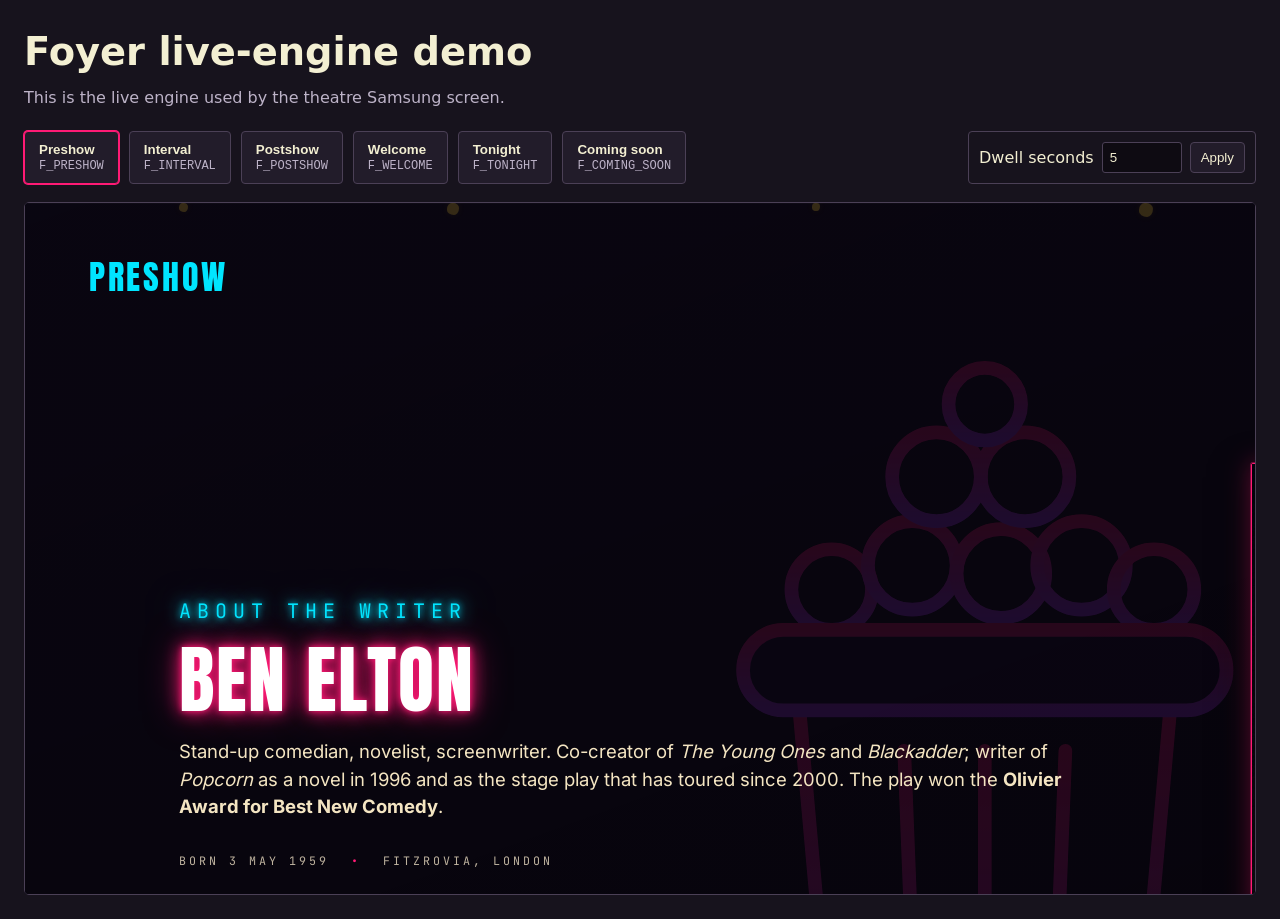
==== demo.html @ e2b4a4ac "Popcorn foyer preview" ====
<!doctype html>
<html lang="en">
<head>
  <meta charset="utf-8">
  <meta name="viewport" content="width=device-width, initial-scale=1">
  <title>Criterion foyer live demo</title>
  <style>
    :root { color-scheme: dark; --ink:#17131d; --panel:#221c2a; --cream:#f3efd2; --muted:#bdb3c8; --accent:#ff1a75; --line:#4b4056; }
    * { box-sizing: border-box; }
    body { margin: 0; background: var(--ink); color: var(--cream); font: 16px/1.45 system-ui, sans-serif; }
    main { width: min(1500px, 100%); margin: 0 auto; padding: 24px; }
    h1 { margin: 0 0 6px; font-size: clamp(1.6rem, 3vw, 2.5rem); }
    .intro { margin: 0 0 22px; color: var(--muted); }
    .controls { display: flex; flex-wrap: wrap; gap: 10px; align-items: stretch; margin-bottom: 18px; }
    button { border: 1px solid var(--line); border-radius: 4px; padding: 10px 14px; background: var(--panel); color: var(--cream); cursor: pointer; text-align: left; }
    button:hover, button.active { border-color: var(--accent); box-shadow: 0 0 0 1px var(--accent); }
    button strong, button span { display: block; }
    button span { margin-top: 2px; color: var(--muted); font: .75rem/1.2 ui-monospace, monospace; }
    .dwell { display: flex; gap: 8px; align-items: center; margin-left: auto; padding: 8px 10px; border: 1px solid var(--line); border-radius: 4px; }
    .dwell input { width: 5rem; padding: 7px; border: 1px solid var(--line); border-radius: 3px; background: #0e0b12; color: var(--cream); }
    .dwell button { padding: 7px 10px; }
    .frame-wrap { overflow: hidden; width: 100%; aspect-ratio: 16 / 9; border: 1px solid var(--line); border-radius: 5px; background: #000; }
    iframe { width: 100%; height: 100%; border: 0; }
    .file-guard { display: none; padding: 24px; border: 1px solid var(--line); background: var(--panel); }
    .file-guard a { color: var(--cream); }
    @media (max-width: 800px) { .dwell { width: 100%; margin-left: 0; } }
  </style>
</head>
<body>
<main>
  <h1>Foyer live-engine demo</h1>
  <p class="intro">This is the live engine used by the theatre Samsung screen.</p>
  <section class="hosted-demo">
    <div class="controls">
      <button class="active" data-route="phase=preshow"><strong>Preshow</strong><span>F_PRESHOW</span></button>
      <button data-route="phase=interval"><strong>Interval</strong><span>F_INTERVAL</span></button>
      <button data-route="phase=postshow"><strong>Postshow</strong><span>F_POSTSHOW</span></button>
      <button data-route="scene=welcome"><strong>Welcome</strong><span>F_WELCOME</span></button>
      <button data-route="scene=tonight"><strong>Tonight</strong><span>F_TONIGHT</span></button>
      <button data-route="scene=coming-soon"><strong>Coming soon</strong><span>F_COMING_SOON</span></button>
      <div class="dwell">
        <label for="dwell-seconds">Dwell seconds</label>
        <input id="dwell-seconds" type="number" min="2" max="120" step="1" value="5">
        <button id="apply-dwell" type="button">Apply</button>
      </div>
    </div>
    <div class="frame-wrap">
      <iframe id="foyer-frame" title="Live foyer engine preview"></iframe>
    </div>
  </section>
  <p class="file-guard" id="file-guard">
    The live demo needs a hosted link or <code>python -m http.server</code>.
    From disk, use the <a href="review.html">step-through review page</a> instead.
  </p>
</main>
<script>
  (() => {
    const hostedDemo = document.querySelector(".hosted-demo");
    const guard = document.getElementById("file-guard");
    if (location.protocol === "file:") {
      hostedDemo.hidden = true;
      guard.style.display = "block";
      return;
    }

    const frame = document.getElementById("foyer-frame");
    const dwellInput = document.getElementById("dwell-seconds");
    const buttons = [...document.querySelectorAll("[data-route]")];
    let activeRoute = buttons[0].dataset.route;

    function loadScene() {
      const dwell = Number(dwellInput.value);
      const validDwell = Number.isFinite(dwell) && dwell >= 2 && dwell <= 120;
      frame.src = `index.html?${activeRoute}${validDwell ? `&dwell=${dwell}` : ""}`;
    }

    for (const button of buttons) {
      button.addEventListener("click", () => {
        activeRoute = button.dataset.route;
        for (const candidate of buttons) candidate.classList.toggle("active", candidate === button);
        loadScene();
      });
    }
    document.getElementById("apply-dwell").addEventListener("click", loadScene);
    dwellInput.addEventListener("change", loadScene);
    loadScene();
  })();
</script>
</body>
</html>
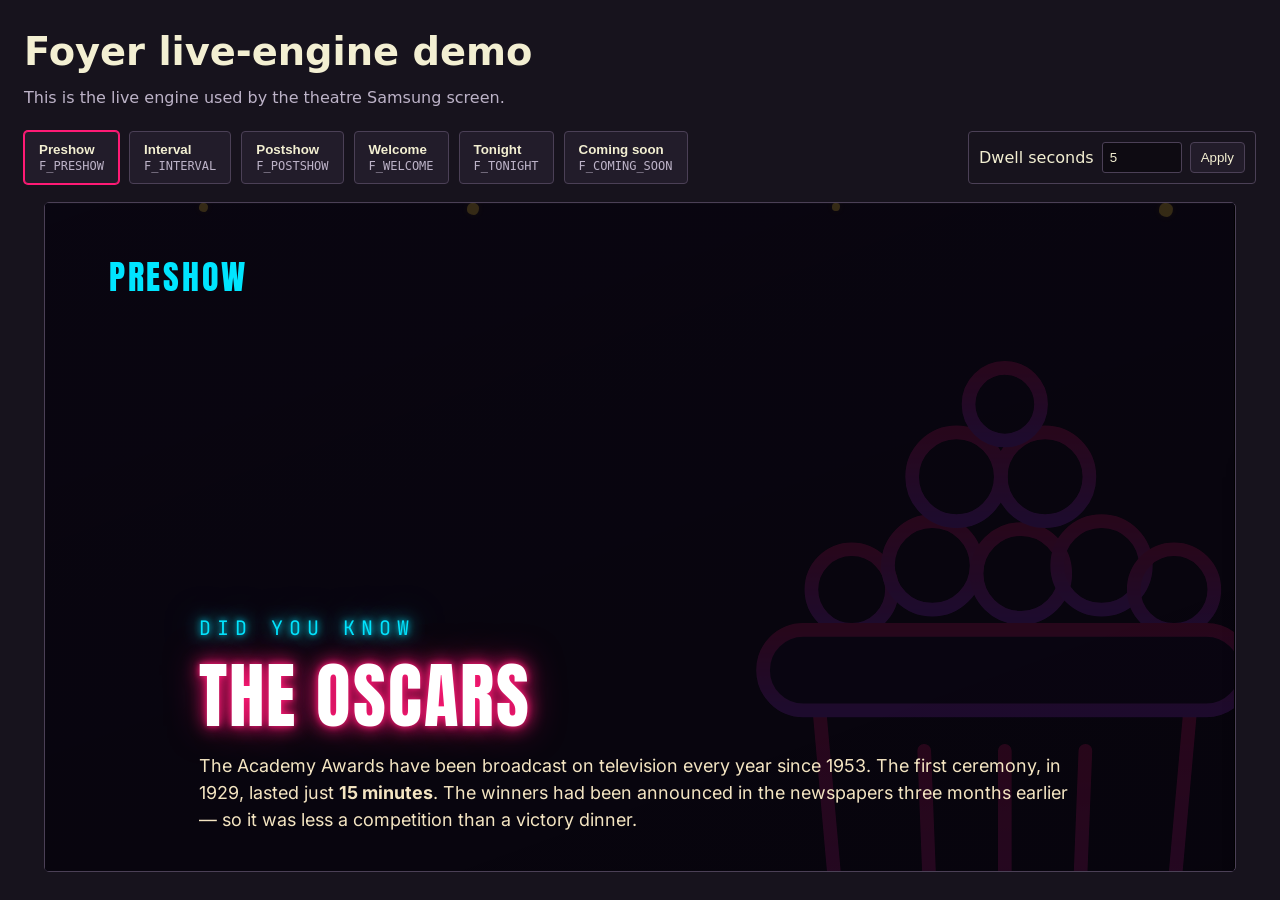
==== commit aee3247e: "demo frame fits viewport" ====
--- a/demo.html
+++ b/demo.html
@@ -19,7 +19,7 @@
     .dwell { display: flex; gap: 8px; align-items: center; margin-left: auto; padding: 8px 10px; border: 1px solid var(--line); border-radius: 4px; }
     .dwell input { width: 5rem; padding: 7px; border: 1px solid var(--line); border-radius: 3px; background: #0e0b12; color: var(--cream); }
     .dwell button { padding: 7px 10px; }
-    .frame-wrap { overflow: hidden; width: 100%; aspect-ratio: 16 / 9; border: 1px solid var(--line); border-radius: 5px; background: #000; }
+    .frame-wrap { overflow: hidden; width: min(100%, calc((100dvh - 230px) * 16 / 9)); margin-inline: auto; aspect-ratio: 16 / 9; border: 1px solid var(--line); border-radius: 5px; background: #000; }
     iframe { width: 100%; height: 100%; border: 0; }
     .file-guard { display: none; padding: 24px; border: 1px solid var(--line); background: var(--panel); }
     .file-guard a { color: var(--cream); }
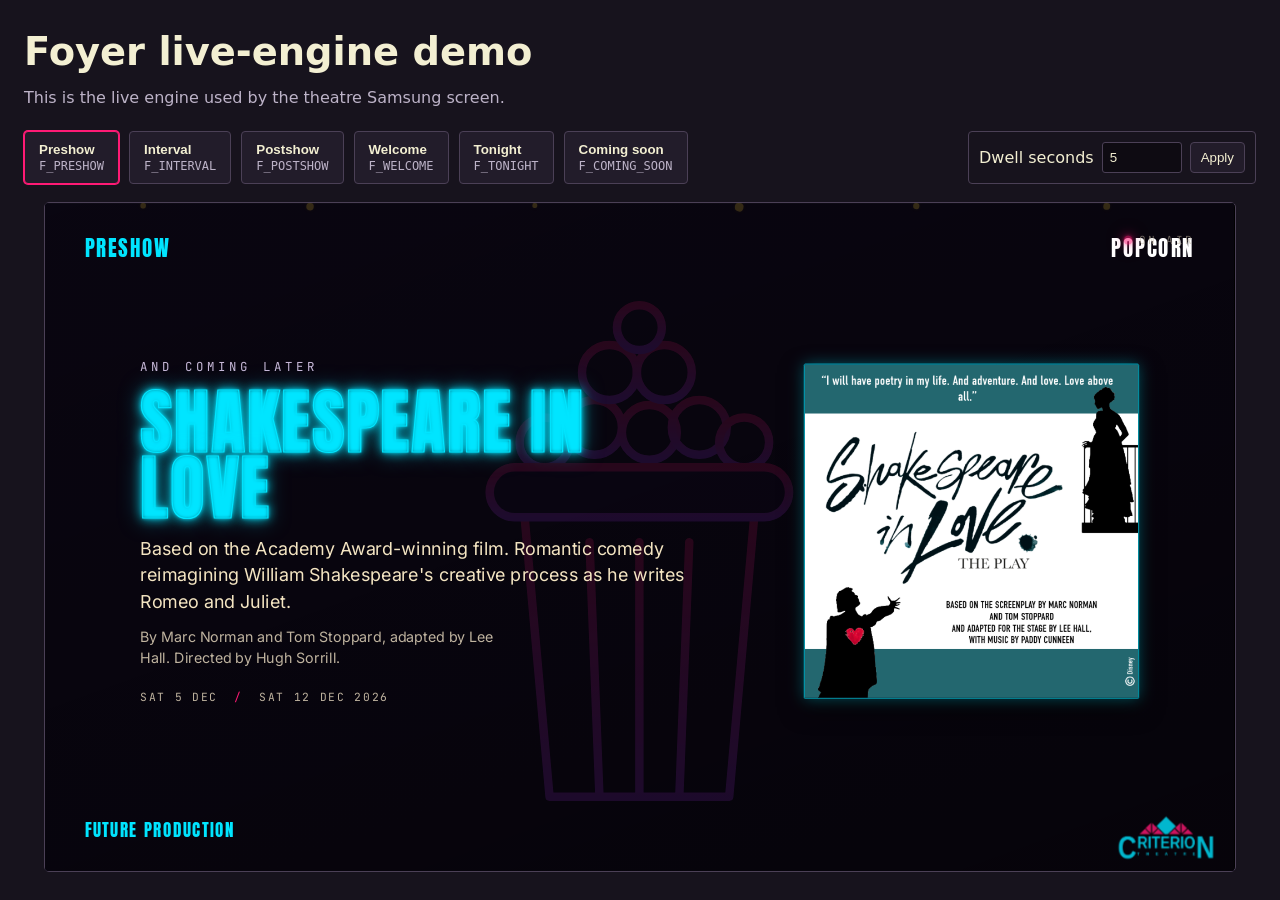
==== commit 6608e501: "demo frame fits viewport" ====
--- a/demo.html
+++ b/demo.html
@@ -19,8 +19,9 @@
     .dwell { display: flex; gap: 8px; align-items: center; margin-left: auto; padding: 8px 10px; border: 1px solid var(--line); border-radius: 4px; }
     .dwell input { width: 5rem; padding: 7px; border: 1px solid var(--line); border-radius: 3px; background: #0e0b12; color: var(--cream); }
     .dwell button { padding: 7px 10px; }
-    .frame-wrap { overflow: hidden; width: min(100%, calc((100dvh - 230px) * 16 / 9)); margin-inline: auto; aspect-ratio: 16 / 9; border: 1px solid var(--line); border-radius: 5px; background: #000; }
-    iframe { width: 100%; height: 100%; border: 0; }
+    .frame-wrap { position: relative; overflow: hidden; width: min(100%, calc((100dvh - 230px) * 16 / 9)); margin-inline: auto; aspect-ratio: 16 / 9; border: 1px solid var(--line); border-radius: 5px; background: #000; }
+    /* The engine renders at a fixed 1920x1080 (the Samsung/OBS viewport); scale it to fit. */
+    iframe { position: absolute; top: 0; left: 0; width: 1920px; height: 1080px; border: 0; transform-origin: top left; }
     .file-guard { display: none; padding: 24px; border: 1px solid var(--line); background: var(--panel); }
     .file-guard a { color: var(--cream); }
     @media (max-width: 800px) { .dwell { width: 100%; margin-left: 0; } }
@@ -83,6 +84,13 @@
     }
     document.getElementById("apply-dwell").addEventListener("click", loadScene);
     dwellInput.addEventListener("change", loadScene);
+
+    const wrap = document.querySelector(".frame-wrap");
+    function fitFrame() {
+      frame.style.transform = `scale(${wrap.clientWidth / 1920})`;
+    }
+    window.addEventListener("resize", fitFrame);
+    fitFrame();
     loadScene();
   })();
 </script>
